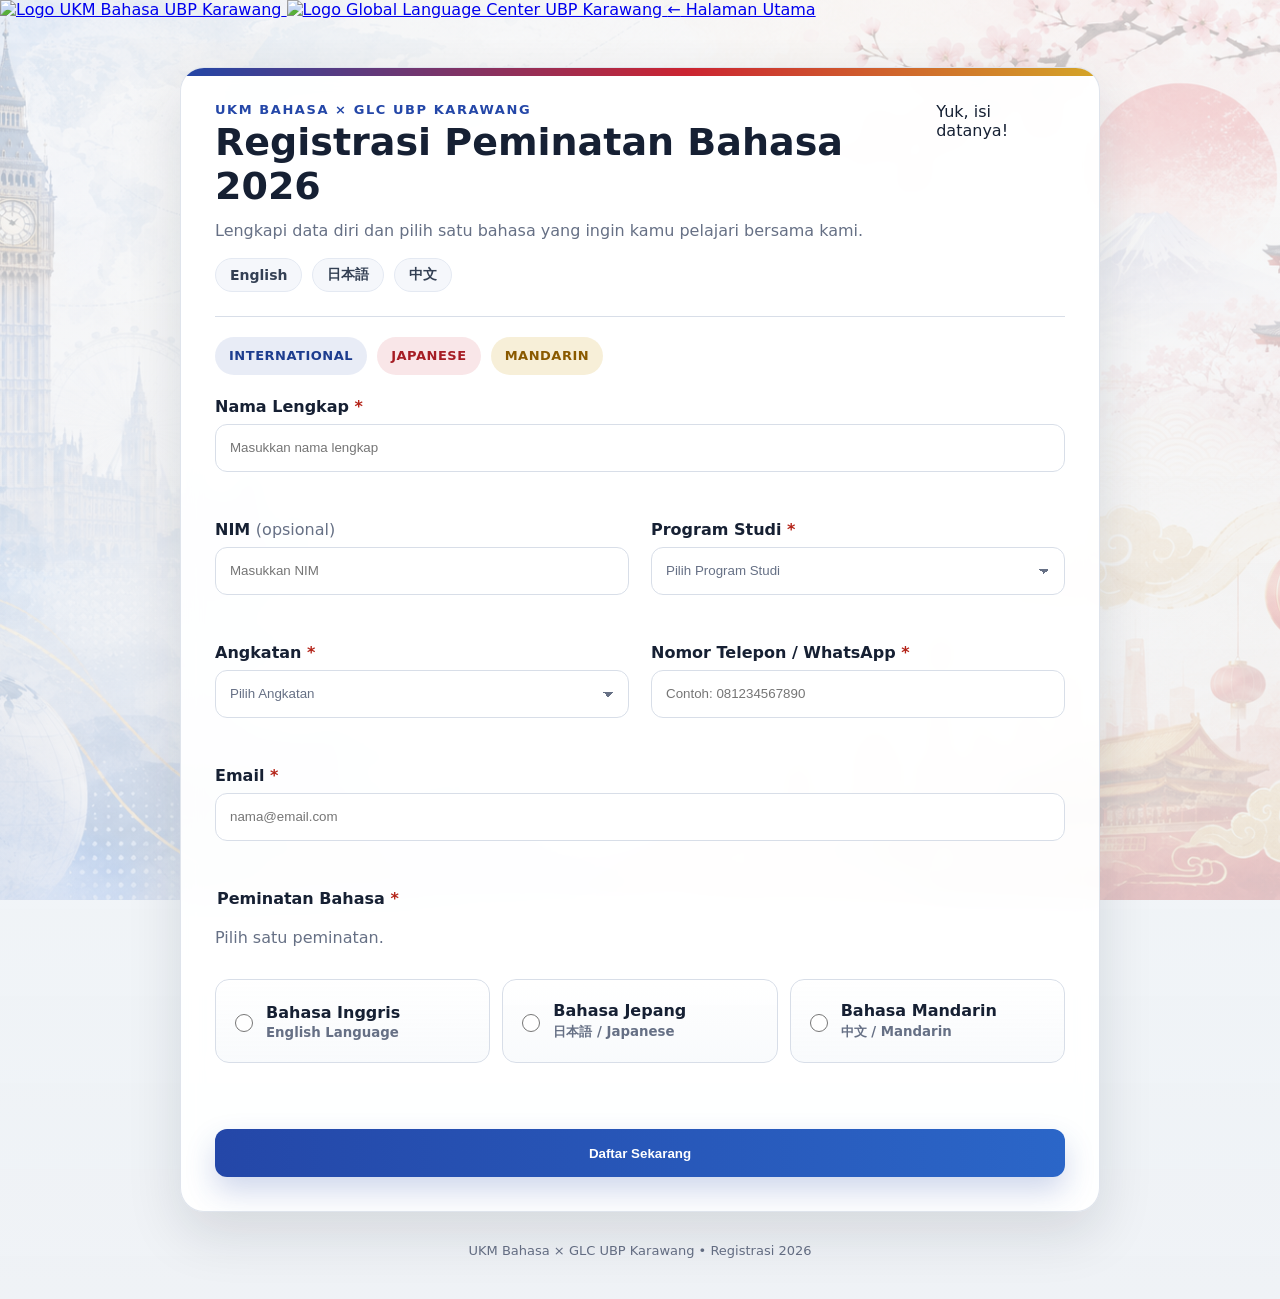
==== registrasi.html @ 729d9a1b "Add files via upload" ====
<!DOCTYPE html>
<html lang="id">
<head>
  <meta charset="UTF-8">
  <meta name="viewport" content="width=device-width, initial-scale=1.0">
  <meta name="description" content="Form Registrasi Peminatan Bahasa UKM Bahasa dan Global Language Center UBP Karawang 2026">
  <meta name="theme-color" content="#173f92">
  <title>Registrasi Peminatan Bahasa | GLC UBP Karawang 2026</title>
  <link rel="stylesheet" href="assets/css/style.css">
</head>
<body>
  <header class="registration-topbar">
    <a class="registration-logo-group" href="index.html" aria-label="Kembali ke halaman utama">
      <img class="registration-logo-ukm" src="assets/images/logo-ukm-bahasa.png" alt="Logo UKM Bahasa UBP Karawang">
      <span aria-hidden="true"></span>
      <img class="registration-logo-glc" src="assets/images/logo-glc-ubp-karawang.png" alt="Logo Global Language Center UBP Karawang">
    </a>
    <a class="home-link" href="index.html"><span aria-hidden="true">←</span> Halaman Utama</a>
  </header>

  <main class="page-shell">
    <section class="registration-card" aria-labelledby="registrationTitle">
      <header class="card-header">
        <div class="header-copy">
          <p class="eyebrow">UKM Bahasa × GLC UBP Karawang</p>
          <h1 id="registrationTitle">Registrasi Peminatan Bahasa 2026</h1>
          <p class="subtitle">
            Lengkapi data diri dan pilih satu bahasa yang ingin kamu pelajari bersama kami.
          </p>

          <div class="culture-tags" aria-label="Pilihan bahasa">
            <span>English</span>
            <span>日本語</span>
            <span>中文</span>
          </div>
        </div>

        <div class="registration-mascot" aria-hidden="true">
          <span>Yuk, isi datanya!</span>
          <img src="assets/images/mitsuka-greeting.png" alt="">
        </div>
      </header>

      <div class="hero-banner" aria-hidden="true">
        <div class="hero-pill hero-pill-blue">International</div>
        <div class="hero-pill hero-pill-red">Japanese</div>
        <div class="hero-pill hero-pill-gold">Mandarin</div>
      </div>

      <form id="registrationForm" novalidate>
        <div class="form-grid">
          <div class="form-group full">
            <label for="nama">Nama Lengkap <span class="required">*</span></label>
            <input
              type="text"
              id="nama"
              name="nama"
              autocomplete="name"
              placeholder="Masukkan nama lengkap"
              required
            >
            <small class="error-text" data-error-for="nama"></small>
          </div>

          <div class="form-group">
            <label for="nim">NIM <span class="optional">(opsional)</span></label>
            <input
              type="text"
              id="nim"
              name="nim"
              inputmode="numeric"
              autocomplete="off"
              placeholder="Masukkan NIM"
            >
            <small class="error-text" data-error-for="nim"></small>
          </div>

          <div class="form-group">
            <label for="prodi">Program Studi <span class="required">*</span></label>
            <select id="prodi" name="prodi" required>
              <option value="" selected disabled>Pilih Program Studi</option>
              <option value="Teknik Informatika">Teknik Informatika</option>
              <option value="Sistem Informasi">Sistem Informasi</option>
              <option value="Ilmu Hukum">Ilmu Hukum</option>
              <option value="Teknik Industri">Teknik Industri</option>
              <option value="Teknik Mesin">Teknik Mesin</option>
              <option value="Manajemen">Manajemen</option>
              <option value="Akuntansi">Akuntansi</option>
              <option value="Pendidikan Guru Sekolah Dasar">Pendidikan Guru Sekolah Dasar</option>
              <option value="Pendidikan Pancasila dan Kewarganegaraan">Pendidikan Pancasila dan Kewarganegaraan</option>
              <option value="Pendidikan Agama Islam">Pendidikan Agama Islam</option>
              <option value="Psikologi">Psikologi</option>
              <option value="Farmasi">Farmasi</option>
            </select>
            <small class="error-text" data-error-for="prodi"></small>
          </div>

          <div class="form-group">
            <label for="angkatan">Angkatan <span class="required">*</span></label>
            <select id="angkatan" name="angkatan" required>
              <option value="" selected disabled>Pilih Angkatan</option>
              <option value="2022">2022</option>
              <option value="2023">2023</option>
              <option value="2024">2024</option>
              <option value="2025">2025</option>
              <option value="2026">2026</option>
            </select>
            <small class="error-text" data-error-for="angkatan"></small>
          </div>

          <div class="form-group">
            <label for="telepon">Nomor Telepon / WhatsApp <span class="required">*</span></label>
            <input
              type="tel"
              id="telepon"
              name="telepon"
              autocomplete="tel"
              placeholder="Contoh: 081234567890"
              required
            >
            <small class="error-text" data-error-for="telepon"></small>
          </div>

          <div class="form-group full">
            <label for="email">Email <span class="required">*</span></label>
            <input
              type="email"
              id="email"
              name="email"
              autocomplete="email"
              placeholder="nama@email.com"
              required
            >
            <div id="campusEmailNote" class="campus-note" hidden>
              Untuk peserta angkatan 2022–2025, mohon menggunakan email kampus apabila tersedia. Ketentuan ini tidak memblokir registrasi.
            </div>
            <small class="error-text" data-error-for="email"></small>
          </div>

          <fieldset class="form-group full language-fieldset">
            <legend>Peminatan Bahasa <span class="required">*</span></legend>
            <p class="helper-text">Pilih satu peminatan.</p>

            <div class="language-options">
              <label class="language-option">
                <input type="radio" name="peminatan" value="Bahasa Inggris">
                <span>
                  <strong>Bahasa Inggris</strong>
                  <small>English Language</small>
                </span>
              </label>

              <label class="language-option">
                <input type="radio" name="peminatan" value="Bahasa Jepang">
                <span>
                  <strong>Bahasa Jepang</strong>
                  <small>日本語 / Japanese</small>
                </span>
              </label>

              <label class="language-option">
                <input type="radio" name="peminatan" value="Bahasa Mandarin">
                <span>
                  <strong>Bahasa Mandarin</strong>
                  <small>中文 / Mandarin</small>
                </span>
              </label>
            </div>

            <small class="error-text" data-error-for="peminatan"></small>
          </fieldset>
        </div>

        <div id="formMessage" class="form-message" role="status" aria-live="polite"></div>

        <button type="submit" id="submitButton" class="primary-button">
          Daftar Sekarang
        </button>
      </form>
    </section>

    <footer class="page-footer">
      <p>UKM Bahasa × GLC UBP Karawang • Registrasi 2026</p>
    </footer>
  </main>

  <div id="successModal" class="modal-backdrop" hidden>
    <div class="modal-card" role="dialog" aria-modal="true" aria-labelledby="successTitle">
      <div class="success-icon">✓</div>
      <h2 id="successTitle">Registrasi Berhasil</h2>
      <p>
        Data registrasi Anda telah berhasil disimpan. Simpan ID registrasi berikut apabila diperlukan.
      </p>

      <dl class="summary-list">
        <div>
          <dt>ID Registrasi</dt>
          <dd id="summaryRegistrationId">-</dd>
        </div>
        <div>
          <dt>Nama</dt>
          <dd id="summaryNama">-</dd>
        </div>
        <div>
          <dt>Angkatan</dt>
          <dd id="summaryAngkatan">-</dd>
        </div>
        <div>
          <dt>Peminatan</dt>
          <dd id="summaryPeminatan">-</dd>
        </div>
      </dl>

      <button type="button" id="closeModalButton" class="secondary-button">Tutup</button>
    </div>
  </div>

  <script src="assets/js/config.js"></script>
  <script src="assets/js/validation.js"></script>
  <script src="assets/js/api.js"></script>
  <script src="assets/js/main.js"></script>
</body>
</html>
---- assets/css/style.css ----
:root {
  --bg: #f4f6f8;
  --surface: rgba(255, 255, 255, 0.94);
  --surface-soft: #f8fafc;
  --text: #162033;
  --muted: #667085;
  --border: #d8dee8;
  --primary: #2447a8;
  --primary-dark: #18357f;
  --danger: #b42318;
  --danger-soft: #fff1f0;
  --success: #067647;
  --success-soft: #ecfdf3;
  --warning: #8a4b08;
  --warning-soft: #fff7e8;
  --shadow: 0 22px 55px rgba(16, 24, 40, 0.12);
}

* {
  box-sizing: border-box;
}

html {
  font-family: Inter, ui-sans-serif, system-ui, -apple-system, BlinkMacSystemFont, "Segoe UI", sans-serif;
  color: var(--text);
  background: var(--bg);
}

body {
  position: relative;
  margin: 0;
  min-height: 100vh;
  overflow-x: hidden;
  background:
    linear-gradient(rgba(247, 249, 252, 0.72), rgba(237, 241, 246, 0.78)),
    url("../images/background-upt-bahasa-cultural.png") center top / cover no-repeat fixed;
}

.bg-decor,
.bg-grid {
  position: fixed;
  inset: auto;
  pointer-events: none;
  z-index: 0;
}

.bg-japan {
  top: 72px;
  left: -120px;
  width: 360px;
  height: 360px;
  border-radius: 50%;
  background:
    radial-gradient(circle at 50% 50%, rgba(193, 18, 31, 0.15) 0 26%, transparent 27%),
    radial-gradient(circle at 40% 40%, rgba(255, 183, 197, 0.42) 0 6px, transparent 7px),
    radial-gradient(circle at 60% 28%, rgba(255, 183, 197, 0.42) 0 7px, transparent 8px),
    radial-gradient(circle at 67% 45%, rgba(255, 183, 197, 0.35) 0 5px, transparent 6px),
    radial-gradient(circle at 30% 65%, rgba(255, 183, 197, 0.3) 0 7px, transparent 8px),
    linear-gradient(180deg, rgba(230, 236, 245, 0.55), rgba(230, 236, 245, 0.02));
  filter: blur(0.2px);
}

.bg-uk {
  top: 110px;
  right: -90px;
  width: 320px;
  height: 240px;
  border-radius: 26px;
  background:
    linear-gradient(0deg, rgba(255,255,255,0.42), rgba(255,255,255,0.42)),
    linear-gradient(90deg, transparent 42%, rgba(20, 52, 153, 0.16) 42% 58%, transparent 58%),
    linear-gradient(transparent 42%, rgba(20, 52, 153, 0.16) 42% 58%, transparent 58%),
    linear-gradient(90deg, transparent 46%, rgba(200, 16, 46, 0.18) 46% 54%, transparent 54%),
    linear-gradient(transparent 46%, rgba(200, 16, 46, 0.18) 46% 54%, transparent 54%);
  transform: rotate(-10deg);
  opacity: 0.95;
}

.bg-mandarin {
  right: 40px;
  bottom: 90px;
  width: 270px;
  height: 270px;
  border-radius: 50%;
  background:
    radial-gradient(circle at 50% 30%, rgba(255, 202, 40, 0.28) 0 16%, transparent 17%),
    radial-gradient(circle at 50% 50%, rgba(176, 0, 32, 0.12) 0 51%, transparent 52%),
    radial-gradient(circle at 50% 75%, rgba(255, 202, 40, 0.22) 0 10%, transparent 11%),
    linear-gradient(180deg, rgba(176, 0, 32, 0.04), rgba(176, 0, 32, 0.16));
  box-shadow:
    inset 0 0 0 2px rgba(255, 202, 40, 0.18),
    0 18px 60px rgba(176, 0, 32, 0.08);
}

.bg-grid {
  inset: 0;
  background-image:
    linear-gradient(rgba(22, 32, 51, 0.03) 1px, transparent 1px),
    linear-gradient(90deg, rgba(22, 32, 51, 0.03) 1px, transparent 1px);
  background-size: 28px 28px;
  mask-image: linear-gradient(180deg, rgba(0,0,0,0.18), transparent 85%);
}

.page-shell {
  position: relative;
  z-index: 1;
  width: min(100% - 32px, 920px);
  margin: 0 auto;
  padding: 48px 0 28px;
}

.registration-card {
  position: relative;
  overflow: hidden;
  background: var(--surface);
  border: 1px solid rgba(216, 222, 232, 0.82);
  border-radius: 24px;
  padding: 34px;
  box-shadow: var(--shadow);
  backdrop-filter: blur(10px);
}

.registration-card::before {
  content: "";
  position: absolute;
  inset: 0 0 auto 0;
  height: 8px;
  background: linear-gradient(90deg, #2246a7 0%, #cb2431 55%, #d4a528 100%);
}

.card-header {
  display: flex;
  gap: 18px;
  align-items: flex-start;
  padding-bottom: 24px;
  margin-bottom: 20px;
  border-bottom: 1px solid var(--border);
}

.brand-mark {
  flex: 0 0 auto;
  width: 62px;
  height: 62px;
  border-radius: 16px;
  display: grid;
  place-items: center;
  background: linear-gradient(135deg, #2447a8, #1d8c8f);
  color: white;
  font-size: 20px;
  font-weight: 800;
  letter-spacing: 0.04em;
  box-shadow: 0 10px 24px rgba(36, 71, 168, 0.25);
}

.header-copy {
  flex: 1 1 auto;
}

.eyebrow {
  margin: 0 0 4px;
  color: var(--primary);
  font-size: 13px;
  font-weight: 800;
  text-transform: uppercase;
  letter-spacing: 0.12em;
}

h1 {
  margin: 0;
  font-size: clamp(26px, 4vw, 38px);
  line-height: 1.15;
}

.subtitle {
  margin: 10px 0 0;
  color: var(--muted);
  line-height: 1.6;
}

.culture-tags {
  display: flex;
  flex-wrap: wrap;
  gap: 10px;
  margin-top: 14px;
}

.culture-tags span {
  display: inline-flex;
  align-items: center;
  min-height: 34px;
  padding: 0 14px;
  border-radius: 999px;
  background: #f5f7fb;
  border: 1px solid #e4e9f2;
  color: #344054;
  font-size: 14px;
  font-weight: 700;
}

.hero-banner {
  display: flex;
  flex-wrap: wrap;
  gap: 10px;
  padding: 0 0 22px;
}

.hero-pill {
  min-height: 38px;
  display: inline-flex;
  align-items: center;
  padding: 0 14px;
  border-radius: 999px;
  font-size: 13px;
  font-weight: 800;
  letter-spacing: 0.04em;
  text-transform: uppercase;
}

.hero-pill-blue {
  color: #1d3d8f;
  background: rgba(36, 71, 168, 0.1);
}

.hero-pill-red {
  color: #a61d24;
  background: rgba(193, 18, 31, 0.1);
}

.hero-pill-gold {
  color: #8a5a00;
  background: rgba(212, 165, 40, 0.18);
}

.form-grid {
  display: grid;
  grid-template-columns: repeat(2, minmax(0, 1fr));
  gap: 22px;
}

.form-group {
  display: flex;
  flex-direction: column;
  gap: 8px;
  min-width: 0;
}

.form-group.full {
  grid-column: 1 / -1;
}

label,
legend {
  font-weight: 700;
}

.required {
  color: var(--danger);
}

.optional {
  font-weight: 500;
  color: var(--muted);
}

input[type="text"],
input[type="number"],
input[type="tel"],
input[type="email"],
select {
  width: 100%;
  min-height: 48px;
  border: 1px solid var(--border);
  border-radius: 12px;
  padding: 0 14px;
  outline: none;
  background: rgba(255, 255, 255, 0.92);
  color: var(--text);
  transition: border-color 0.18s ease, box-shadow 0.18s ease;
}

input:focus,
select:focus {
  border-color: var(--primary);
  box-shadow: 0 0 0 4px rgba(36, 71, 168, 0.1);
}

input[aria-invalid="true"],
select[aria-invalid="true"] {
  border-color: var(--danger);
}

select {
  appearance: none;
  cursor: pointer;
  padding-right: 42px;
  background-image:
    linear-gradient(45deg, transparent 50%, #667085 50%),
    linear-gradient(135deg, #667085 50%, transparent 50%);
  background-position:
    calc(100% - 20px) 21px,
    calc(100% - 15px) 21px;
  background-size: 5px 5px, 5px 5px;
  background-repeat: no-repeat;
}

select:invalid {
  color: var(--muted);
}

select option {
  color: var(--text);
}

.helper-text {
  color: var(--muted);
  line-height: 1.45;
}

.error-text {
  min-height: 18px;
  color: var(--danger);
  font-size: 13px;
}

.campus-note {
  border: 1px solid #f3d39a;
  background: var(--warning-soft);
  color: var(--warning);
  border-radius: 10px;
  padding: 10px 12px;
  font-size: 14px;
  line-height: 1.5;
}

.language-fieldset {
  margin: 0;
  padding: 0;
  border: 0;
}

.language-fieldset legend {
  margin-bottom: 2px;
}

.language-options {
  display: grid;
  grid-template-columns: repeat(3, minmax(0, 1fr));
  gap: 12px;
  margin-top: 6px;
}

.language-option {
  position: relative;
  display: flex;
  gap: 10px;
  align-items: center;
  min-height: 84px;
  padding: 14px;
  border: 1px solid var(--border);
  border-radius: 14px;
  cursor: pointer;
  background:
    linear-gradient(180deg, rgba(255,255,255,0.88), rgba(248,250,252,0.95));
  transition: border-color 0.18s ease, background 0.18s ease, transform 0.18s ease, box-shadow 0.18s ease;
}

.language-option:hover {
  border-color: #9db0df;
  transform: translateY(-1px);
  box-shadow: 0 10px 24px rgba(16, 24, 40, 0.06);
}

.language-option:has(input:checked) {
  border-color: var(--primary);
  background: #eef3ff;
}

.language-option input {
  width: 18px;
  height: 18px;
  accent-color: var(--primary);
}

.language-option span {
  display: grid;
  gap: 3px;
}

.language-option small {
  color: var(--muted);
}

.form-message {
  margin-top: 22px;
  border-radius: 12px;
  padding: 0;
  line-height: 1.5;
}

.form-message.error,
.form-message.success {
  padding: 12px 14px;
}

.form-message.error {
  color: var(--danger);
  background: var(--danger-soft);
}

.form-message.success {
  color: var(--success);
  background: var(--success-soft);
}

.primary-button,
.secondary-button {
  min-height: 48px;
  border: 0;
  border-radius: 12px;
  padding: 0 20px;
  font-weight: 800;
  cursor: pointer;
}

.primary-button {
  width: 100%;
  margin-top: 18px;
  color: white;
  background: linear-gradient(90deg, #2447a8, #2b66c8);
  box-shadow: 0 14px 30px rgba(36, 71, 168, 0.22);
}

.primary-button:hover {
  background: linear-gradient(90deg, #18357f, #2557ad);
}

.primary-button:disabled {
  opacity: 0.7;
  cursor: wait;
}

.secondary-button {
  width: 100%;
  color: var(--primary);
  background: #eef3ff;
}

.page-footer {
  color: var(--muted);
  text-align: center;
  font-size: 13px;
  padding: 18px 0 0;
}

.modal-backdrop {
  position: fixed;
  inset: 0;
  z-index: 50;
  display: grid;
  place-items: center;
  padding: 24px;
  background: rgba(16, 24, 40, 0.58);
}

.modal-backdrop[hidden] {
  display: none;
}

.modal-card {
  width: min(100%, 460px);
  background: white;
  border-radius: 22px;
  padding: 30px;
  box-shadow: var(--shadow);
}

.success-icon {
  width: 54px;
  height: 54px;
  display: grid;
  place-items: center;
  border-radius: 50%;
  margin-bottom: 18px;
  background: var(--success-soft);
  color: var(--success);
  font-size: 28px;
  font-weight: 900;
}

.modal-card h2 {
  margin: 0 0 8px;
}

.modal-card p {
  margin: 0;
  color: var(--muted);
  line-height: 1.6;
}

.summary-list {
  margin: 22px 0;
  border-top: 1px solid var(--border);
  border-bottom: 1px solid var(--border);
}

.summary-list > div {
  display: flex;
  justify-content: space-between;
  gap: 18px;
  padding: 12px 0;
}

.summary-list > div + div {
  border-top: 1px solid var(--border);
}

.summary-list dt {
  color: var(--muted);
}

.summary-list dd {
  margin: 0;
  font-weight: 800;
  text-align: right;
}

@media (max-width: 720px) {
  .page-shell {
    width: min(100% - 20px, 920px);
    padding-top: 20px;
  }

  .registration-card {
    padding: 22px 18px;
    border-radius: 18px;
  }

  .card-header {
    flex-direction: column;
  }

  .form-grid {
    grid-template-columns: 1fr;
  }

  .form-group.full {
    grid-column: auto;
  }

  .language-options {
    grid-template-columns: 1fr;
  }

  .bg-japan,
  .bg-uk,
  .bg-mandarin {
    opacity: 0.6;
    transform: scale(0.8);
  }

  .bg-japan {
    left: -150px;
    top: 10px;
  }

  .bg-uk {
    right: -120px;
    top: 120px;
  }

  .bg-mandarin {
    right: -40px;
    bottom: 40px;
  }
}


/* Background v5: ilustrasi budaya sebagai layer utama. */
.bg-decor,
.bg-grid {
  display: none !important;
}

@media (max-width: 720px) {
  body {
    background:
      linear-gradient(rgba(247, 249, 252, 0.80), rgba(237, 241, 246, 0.84)),
      url("../images/background-upt-bahasa-cultural.png") center top / cover no-repeat;
  }
}
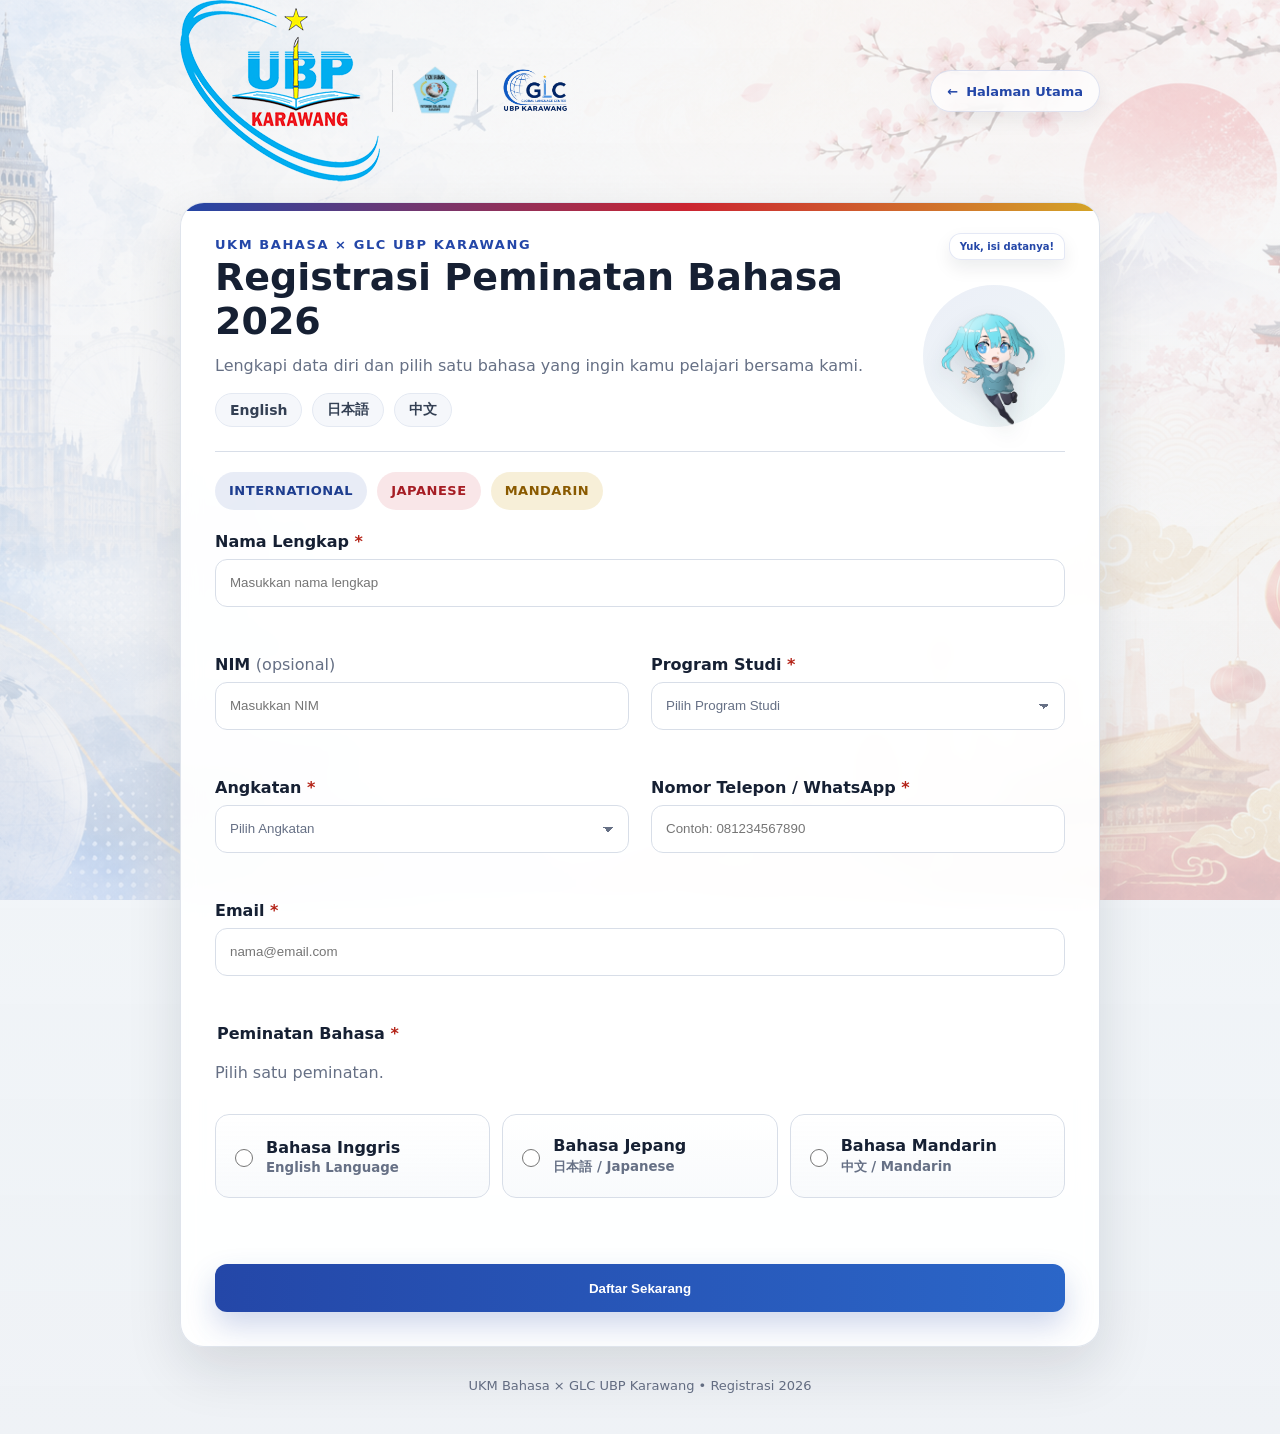
==== commit b88b0caf: "Update registrasi.html" ====
--- a/registrasi.html
+++ b/registrasi.html
@@ -6,11 +6,13 @@
   <meta name="description" content="Form Registrasi Peminatan Bahasa UKM Bahasa dan Global Language Center UBP Karawang 2026">
   <meta name="theme-color" content="#173f92">
   <title>Registrasi Peminatan Bahasa | GLC UBP Karawang 2026</title>
-  <link rel="stylesheet" href="assets/css/style.css">
+  <link rel="stylesheet" href="assets/css/style.css?v=2">
 </head>
 <body>
   <header class="registration-topbar">
-    <a class="registration-logo-group" href="index.html" aria-label="Kembali ke halaman utama">
+    <a class="registration-logo-group" href="index.html" aria-label="Kembali ke halaman utama UBP Karawang">
+      <img class="registration-logo-ubp" src="assets/images/logo-ubp-karawang.png" alt="Logo Universitas Buana Perjuangan Karawang">
+      <span aria-hidden="true"></span>
       <img class="registration-logo-ukm" src="assets/images/logo-ukm-bahasa.png" alt="Logo UKM Bahasa UBP Karawang">
       <span aria-hidden="true"></span>
       <img class="registration-logo-glc" src="assets/images/logo-glc-ubp-karawang.png" alt="Logo Global Language Center UBP Karawang">
--- a/assets/css/style.css
+++ b/assets/css/style.css
@@ -36,6 +36,79 @@
     url("../images/background-upt-bahasa-cultural.png") center top / cover no-repeat fixed;
 }
 
+.registration-topbar {
+  position: relative;
+  z-index: 2;
+  width: min(100% - 32px, 920px);
+  min-height: 92px;
+  margin: 0 auto;
+  display: flex;
+  align-items: center;
+  justify-content: space-between;
+  gap: 24px;
+}
+
+.registration-logo-group {
+  display: inline-flex;
+  align-items: center;
+  gap: 12px;
+  border-radius: 14px;
+}
+
+.registration-logo-group:focus-visible,
+.home-link:focus-visible {
+  outline: 3px solid rgba(36, 71, 168, 0.22);
+  outline-offset: 4px;
+}
+
+.registration-logo-group > span {
+  width: 1px;
+  height: 42px;
+  background: rgba(22, 32, 51, 0.16);
+}
+
+.registration-logo-group img {
+  display: block;
+  width: auto;
+  object-fit: contain;
+}
+
+.registration-logo-ukm {
+  height: 60px;
+}
+
+.registration-logo-glc {
+  height: 51px;
+  max-width: 180px;
+}
+
+.home-link {
+  min-height: 42px;
+  display: inline-flex;
+  align-items: center;
+  gap: 8px;
+  padding: 0 16px;
+  border: 1px solid rgba(36, 71, 168, 0.14);
+  border-radius: 999px;
+  color: var(--primary);
+  background: rgba(255, 255, 255, 0.75);
+  font-size: 13px;
+  font-weight: 800;
+  text-decoration: none;
+  box-shadow: 0 8px 20px rgba(16, 24, 40, 0.06);
+  backdrop-filter: blur(8px);
+  transition: transform 0.18s ease, background 0.18s ease;
+}
+
+.home-link:hover {
+  background: white;
+  transform: translateY(-1px);
+}
+
+.registration-topbar + .page-shell {
+  padding-top: 20px;
+}
+
 .bg-decor,
 .bg-grid {
   position: fixed;
@@ -131,10 +204,75 @@
 .card-header {
   display: flex;
   gap: 18px;
-  align-items: flex-start;
+  align-items: center;
   padding-bottom: 24px;
   margin-bottom: 20px;
   border-bottom: 1px solid var(--border);
+}
+
+/* ==========================================================
+   MASKOT HALAMAN REGISTRASI — DESKTOP / LAPTOP
+   File gambar: assets/images/mitsuka-greeting.png
+
+   --reg-mascot-x: negatif ke kiri, positif ke kanan
+   --reg-mascot-y: negatif ke atas, positif ke bawah
+   ========================================================== */
+.registration-mascot {
+  --reg-mascot-x: 0px;
+  --reg-mascot-y: 0px;
+  position: relative;
+  flex: 0 0 150px;
+  align-self: stretch;
+  min-height: 164px;
+  display: flex;
+  align-items: flex-end;
+  justify-content: center;
+  transform: translate(var(--reg-mascot-x), var(--reg-mascot-y));
+}
+
+/* LINGKARAN BELAKANG MASKOT — ubah width dan height. */
+.registration-mascot::before {
+  content: "";
+  position: absolute;
+  right: 0;
+  bottom: 0;
+  width: 142px;
+  height: 142px;
+  border-radius: 50%;
+  background: linear-gradient(145deg, rgba(36, 71, 168, 0.09), rgba(29, 140, 143, 0.07));
+}
+
+/* UKURAN GAMBAR MASKOT — ubah width dan max-height. */
+.registration-mascot img {
+  position: relative;
+  z-index: 1;
+  width: 118px;
+  max-height: 156px;
+  object-fit: contain;
+  object-position: center bottom;
+  filter: drop-shadow(0 10px 10px rgba(22, 32, 51, 0.15));
+  animation: registrationMascotFloat 3.8s ease-in-out infinite;
+}
+
+/* BALON TEKS MASKOT — ubah top dan right untuk posisinya. */
+.registration-mascot span {
+  position: absolute;
+  top: -4px;
+  right: 0;
+  z-index: 2;
+  padding: 7px 10px;
+  border: 1px solid rgba(36, 71, 168, 0.12);
+  border-radius: 12px 12px 3px 12px;
+  color: var(--primary);
+  background: rgba(255, 255, 255, 0.93);
+  font-size: 10px;
+  font-weight: 800;
+  box-shadow: 0 8px 18px rgba(16, 24, 40, 0.08);
+}
+
+@keyframes registrationMascotFloat {
+  0%, 100% { transform: translateY(0) rotate(-0.4deg); }
+  50% { transform: translateY(-6px) rotate(0.6deg); }
 }
 
 .brand-mark {
@@ -525,9 +663,42 @@
 }
 
 @media (max-width: 720px) {
+  .registration-topbar {
+    width: min(100% - 20px, 920px);
+    min-height: 76px;
+    gap: 12px;
+  }
+
+  .registration-logo-group {
+    gap: 7px;
+  }
+
+  .registration-logo-group > span {
+    height: 32px;
+  }
+
+  .registration-logo-ukm {
+    height: 47px;
+  }
+
+  .registration-logo-glc {
+    height: 36px;
+    max-width: 112px;
+  }
+
+  .home-link {
+    min-height: 38px;
+    padding: 0 12px;
+    font-size: 0;
+  }
+
+  .home-link span {
+    font-size: 20px;
+  }
+
   .page-shell {
     width: min(100% - 20px, 920px);
-    padding-top: 20px;
+    padding-top: 10px;
   }
 
   .registration-card {
@@ -536,7 +707,48 @@
   }
 
   .card-header {
-    flex-direction: column;
+    position: relative;
+    display: block;
+    padding-right: 0;
+  }
+
+  /* ========================================================
+     MASKOT REGISTRASI — TABLET / MOBILE (431px–720px)
+     right makin besar  = geser ke kiri
+     bottom makin besar = geser ke atas
+     ======================================================== */
+  .registration-mascot {
+    --reg-mascot-x: 0px;
+    --reg-mascot-y: 0px;
+    position: absolute;
+    right: -4px;
+    bottom: 4px;
+    width: 96px;
+    min-height: 122px;
+    pointer-events: none;
+    opacity: 1;
+  }
+
+  .registration-mascot::before {
+    width: 94px;
+    height: 94px;
+  }
+
+  .registration-mascot img {
+    width: 78px;
+    max-height: 114px;
+  }
+
+  .registration-mascot span {
+    display: none;
+  }
+
+  .card-header .header-copy {
+    padding-right: 104px;
+  }
+
+  .culture-tags {
+    padding-right: 0;
   }
 
   .form-grid {
@@ -574,6 +786,72 @@
   }
 }
 
+@media (max-width: 430px) {
+  .registration-logo-group > span {
+    display: none;
+  }
+
+  .registration-logo-glc {
+    max-width: 96px;
+  }
+
+  /* ========================================================
+     MASKOT REGISTRASI — HP KECIL (maksimal 430px)
+     Maskot menjadi baris sendiri agar tidak menutupi judul.
+
+     --reg-mascot-x: negatif ke kiri, positif ke kanan
+     --reg-mascot-y: negatif ke atas, positif ke bawah
+     ======================================================== */
+  .registration-mascot {
+    --reg-mascot-x: 0px;
+    --reg-mascot-y: 0px;
+    position: relative;
+    right: auto;
+    bottom: auto;
+    width: 100%;
+    min-height: 112px;
+    display: flex;
+    align-self: auto;
+    align-items: flex-end;
+    justify-content: flex-end;
+    margin-top: 8px;
+    opacity: 1;
+  }
+
+  .registration-mascot::before {
+    right: 0;
+    bottom: 0;
+    width: 106px;
+    height: 106px;
+  }
+
+  .registration-mascot img {
+    width: 88px;
+    max-height: 110px;
+  }
+
+  .registration-mascot span {
+    top: 24px;
+    right: 104px;
+    display: block;
+    white-space: nowrap;
+  }
+
+  .card-header .header-copy {
+    padding-right: 0;
+  }
+}
+
+@media (prefers-reduced-motion: reduce) {
+  *,
+  *::before,
+  *::after {
+    animation-duration: 0.01ms !important;
+    animation-iteration-count: 1 !important;
+    transition-duration: 0.01ms !important;
+  }
+}
+
 
 /* Background v5: ilustrasi budaya sebagai layer utama. */
 .bg-decor,
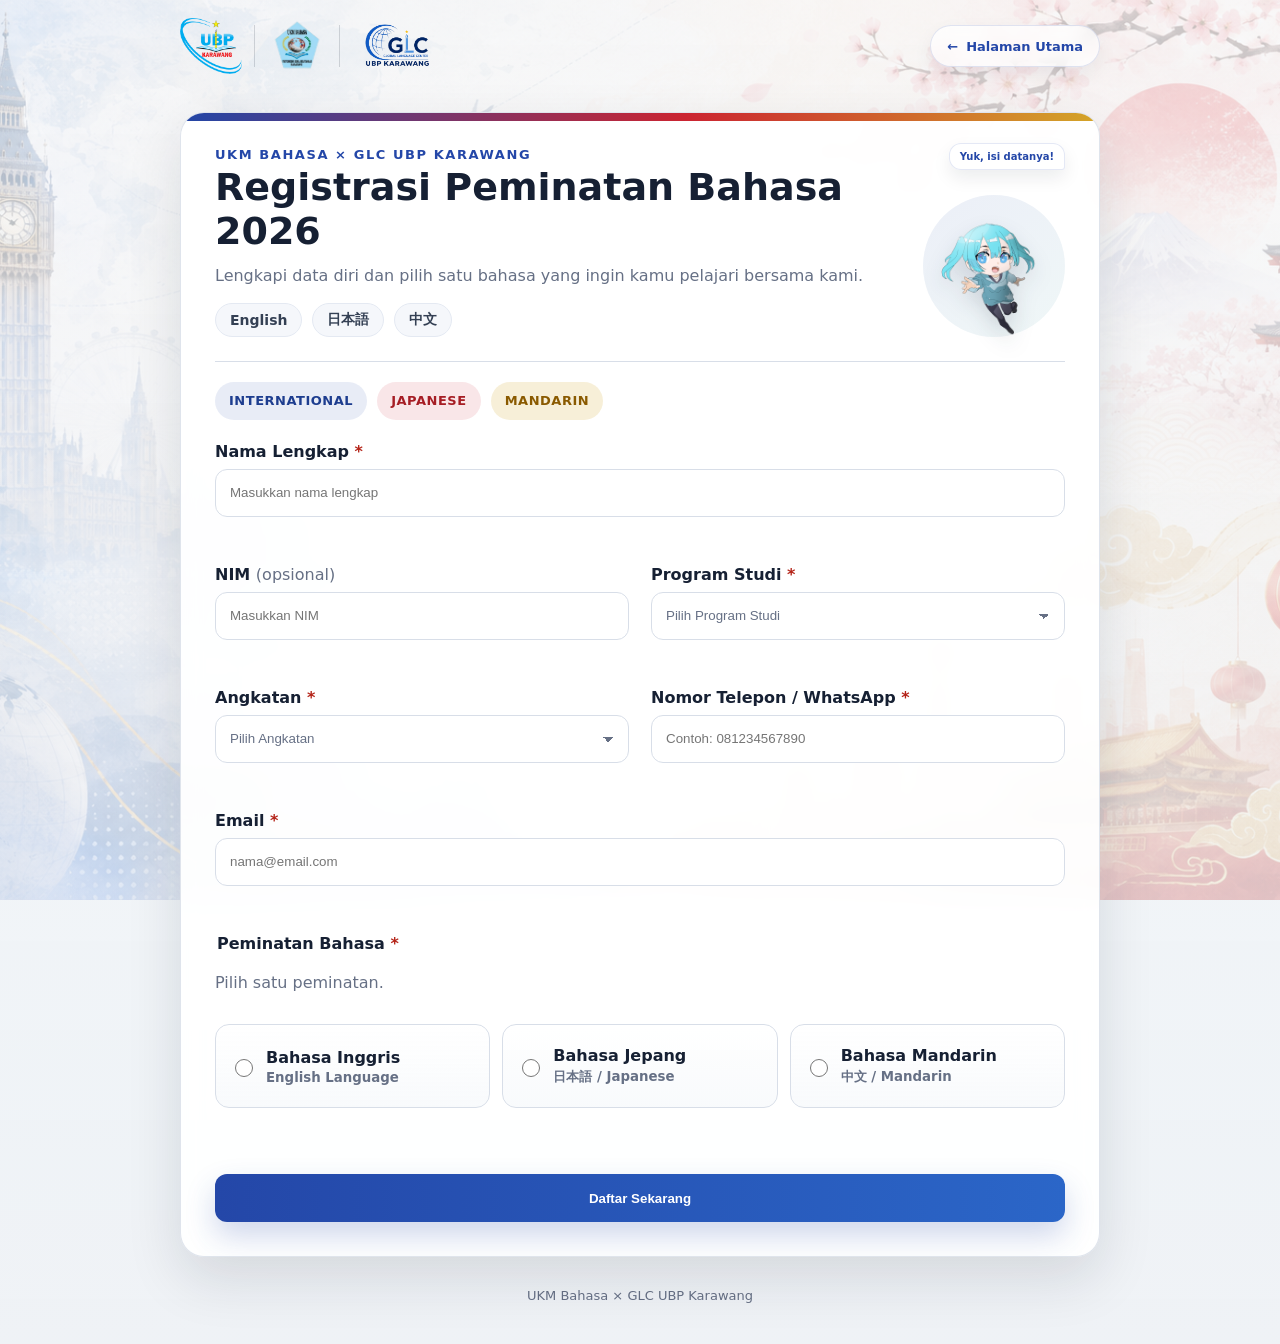
==== commit 0cbd212f: "Update registrasi.html" ====
--- a/registrasi.html
+++ b/registrasi.html
@@ -6,7 +6,7 @@
   <meta name="description" content="Form Registrasi Peminatan Bahasa UKM Bahasa dan Global Language Center UBP Karawang 2026">
   <meta name="theme-color" content="#173f92">
   <title>Registrasi Peminatan Bahasa | GLC UBP Karawang 2026</title>
-  <link rel="stylesheet" href="assets/css/style.css?v=2">
+  <link rel="stylesheet" href="assets/css/style.css?v=3">
 </head>
 <body>
   <header class="registration-topbar">
@@ -182,7 +182,7 @@
     </section>
 
     <footer class="page-footer">
-      <p>UKM Bahasa × GLC UBP Karawang • Registrasi 2026</p>
+      <p>UKM Bahasa × GLC UBP Karawang</p>
     </footer>
   </main>
 
--- a/assets/css/style.css
+++ b/assets/css/style.css
@@ -73,6 +73,11 @@
   object-fit: contain;
 }
 
+.registration-logo-ubp {
+  height: 56px;
+  max-width: 78px;
+}
+
 .registration-logo-ukm {
   height: 60px;
 }
@@ -677,6 +682,11 @@
     height: 32px;
   }
 
+  .registration-logo-ubp {
+    height: 43px;
+    max-width: 60px;
+  }
+
   .registration-logo-ukm {
     height: 47px;
   }
@@ -791,8 +801,18 @@
     display: none;
   }
 
+  .registration-logo-ubp {
+    height: 37px;
+    max-width: 52px;
+  }
+
+  .registration-logo-ukm {
+    height: 43px;
+  }
+
   .registration-logo-glc {
-    max-width: 96px;
+    height: 33px;
+    max-width: 92px;
   }
 
   /* ========================================================
@@ -842,6 +862,26 @@
   }
 }
 
+@media (max-width: 360px) {
+  .registration-logo-group {
+    gap: 5px;
+  }
+
+  .registration-logo-ubp {
+    height: 33px;
+    max-width: 46px;
+  }
+
+  .registration-logo-ukm {
+    height: 39px;
+  }
+
+  .registration-logo-glc {
+    height: 30px;
+    max-width: 84px;
+  }
+}
+
 @media (prefers-reduced-motion: reduce) {
   *,
   *::before,
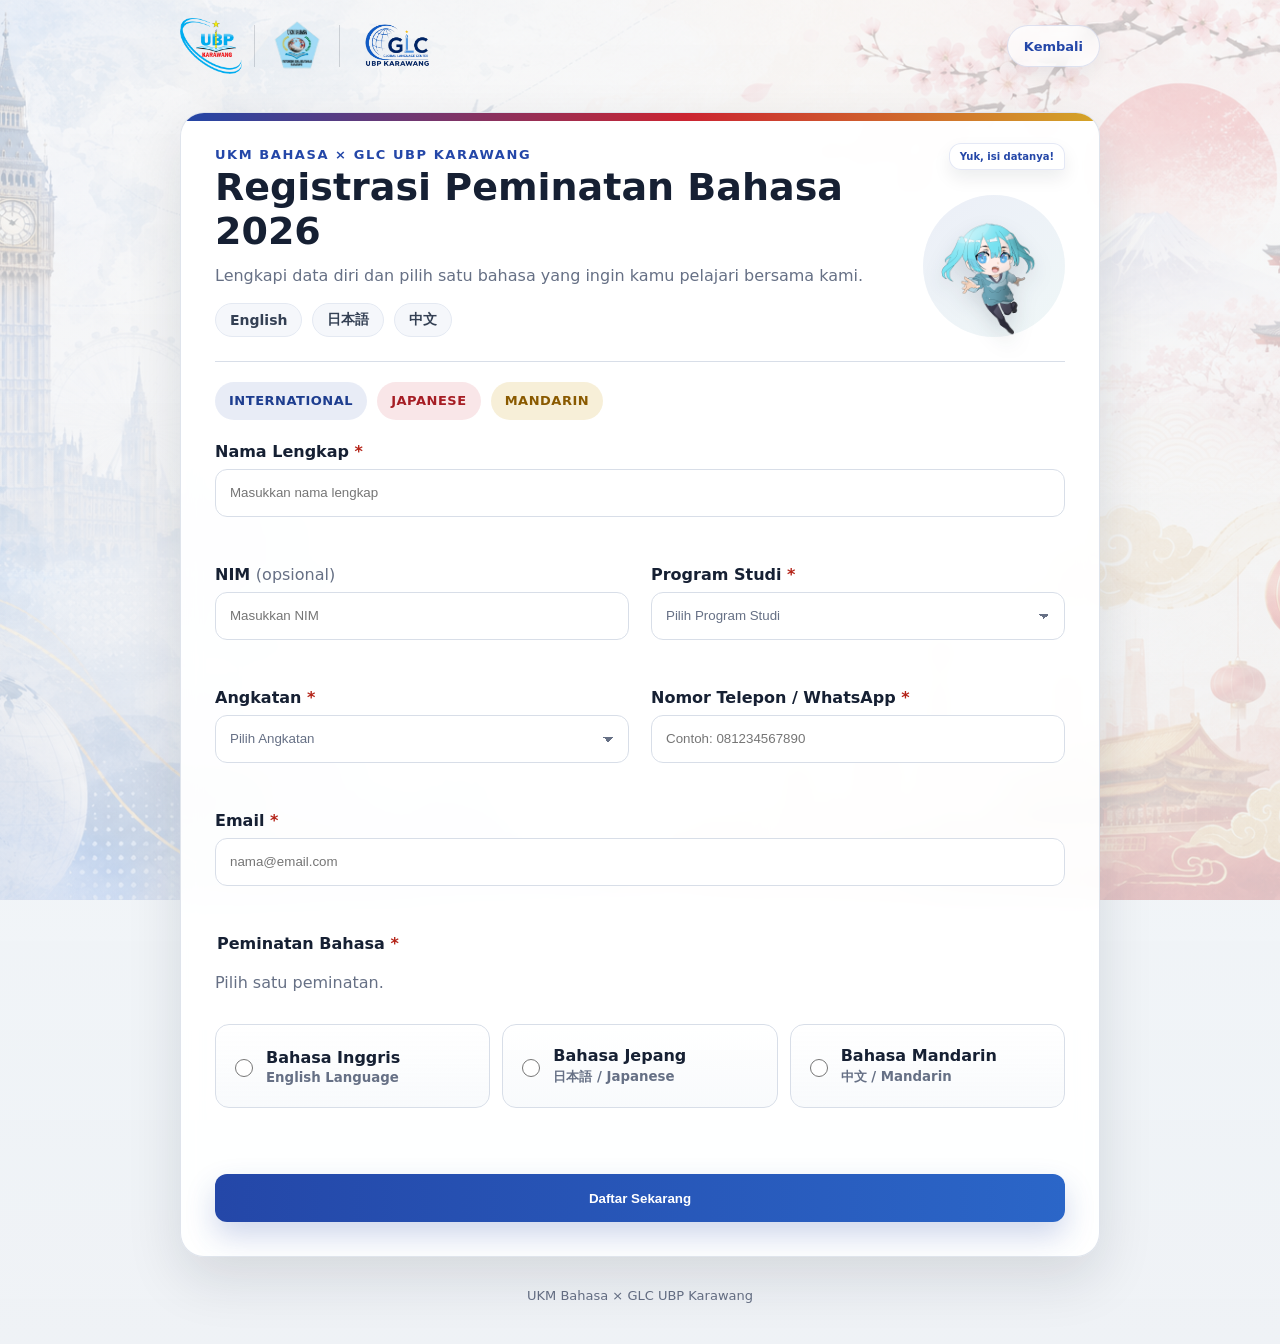
==== commit 78b2204a: "Update registrasi.html" ====
--- a/registrasi.html
+++ b/registrasi.html
@@ -6,7 +6,7 @@
   <meta name="description" content="Form Registrasi Peminatan Bahasa UKM Bahasa dan Global Language Center UBP Karawang 2026">
   <meta name="theme-color" content="#173f92">
   <title>Registrasi Peminatan Bahasa | GLC UBP Karawang 2026</title>
-  <link rel="stylesheet" href="assets/css/style.css?v=3">
+  <link rel="stylesheet" href="assets/css/style.css?v=5">
 </head>
 <body>
   <header class="registration-topbar">
@@ -17,7 +17,7 @@
       <span aria-hidden="true"></span>
       <img class="registration-logo-glc" src="assets/images/logo-glc-ubp-karawang.png" alt="Logo Global Language Center UBP Karawang">
     </a>
-    <a class="home-link" href="index.html"><span aria-hidden="true">←</span> Halaman Utama</a>
+    <a class="home-link" href="index.html">Kembali</a>
   </header>
 
   <main class="page-shell">
--- a/assets/css/style.css
+++ b/assets/css/style.css
@@ -225,6 +225,18 @@
 .registration-mascot {
   --reg-mascot-x: 0px;
   --reg-mascot-y: 0px;
+
+  /* ========================================================
+     SETTING MANUAL POSISI GAMBAR MITSUKA DI DALAM LINGKARAN
+
+     --reg-image-x: negatif = geser kiri, positif = geser kanan
+     --reg-image-y: negatif = geser atas, positif = geser bawah
+
+     Contoh: --reg-image-x: -10px; berarti geser 10px ke kiri.
+     Variabel ini hanya menggeser gambar, bukan lingkaran/balon.
+     ======================================================== */
+  --reg-image-x: 0px;
+  --reg-image-y: -5px;
   position: relative;
   flex: 0 0 150px;
   align-self: stretch;
@@ -276,8 +288,15 @@
 }
 
 @keyframes registrationMascotFloat {
-  0%, 100% { transform: translateY(0) rotate(-0.4deg); }
-  50% { transform: translateY(-6px) rotate(0.6deg); }
+  0%, 100% {
+    transform: translate(var(--reg-image-x), var(--reg-image-y)) rotate(-0.4deg);
+  }
+  50% {
+    transform: translate(
+      var(--reg-image-x),
+      calc(var(--reg-image-y) - 6px)
+    ) rotate(0.6deg);
+  }
 }
 
 .brand-mark {
@@ -672,10 +691,17 @@
     width: min(100% - 20px, 920px);
     min-height: 76px;
     gap: 12px;
+    padding-block: 7px;
   }
 
   .registration-logo-group {
     gap: 7px;
+    min-width: 0;
+    flex-shrink: 1;
+  }
+
+  .registration-logo-group img {
+    flex: 0 0 auto;
   }
 
   .registration-logo-group > span {
@@ -708,7 +734,7 @@
 
   .page-shell {
     width: min(100% - 20px, 920px);
-    padding-top: 10px;
+    padding: 10px 0 max(26px, env(safe-area-inset-bottom));
   }
 
   .registration-card {
@@ -720,6 +746,8 @@
     position: relative;
     display: block;
     padding-right: 0;
+    padding-bottom: 20px;
+    margin-bottom: 18px;
   }
 
   /* ========================================================
@@ -763,6 +791,7 @@
 
   .form-grid {
     grid-template-columns: 1fr;
+    gap: 18px;
   }
 
   .form-group.full {
@@ -771,6 +800,24 @@
 
   .language-options {
     grid-template-columns: 1fr;
+    gap: 10px;
+  }
+
+  input[type="text"],
+  input[type="number"],
+  input[type="tel"],
+  input[type="email"],
+  select {
+    min-height: 50px;
+    font-size: 16px;
+  }
+
+  .language-option {
+    min-height: 74px;
+  }
+
+  .primary-button {
+    min-height: 52px;
   }
 
   .bg-japan,
@@ -797,6 +844,16 @@
 }
 
 @media (max-width: 430px) {
+  .registration-topbar {
+    width: min(100% - 16px, 920px);
+    min-height: 68px;
+    gap: 7px;
+  }
+
+  .registration-logo-group {
+    gap: 5px;
+  }
+
   .registration-logo-group > span {
     display: none;
   }
@@ -811,8 +868,132 @@
   }
 
   .registration-logo-glc {
-    height: 33px;
-    max-width: 92px;
+    height: 30px;
+    max-width: 82px;
+  }
+
+  .home-link {
+    min-width: 38px;
+    min-height: 38px;
+    justify-content: center;
+    padding: 0;
+  }
+
+  .page-shell {
+    width: min(100% - 16px, 920px);
+    padding-top: 8px;
+  }
+
+  .registration-card {
+    padding: 20px 15px 18px;
+    border-radius: 17px;
+  }
+
+  .registration-card::before {
+    height: 6px;
+  }
+
+  .eyebrow {
+    margin-bottom: 6px;
+    font-size: 10px;
+    line-height: 1.45;
+    letter-spacing: 0.09em;
+  }
+
+  h1 {
+    font-size: clamp(24px, 7.5vw, 30px);
+    line-height: 1.18;
+  }
+
+  .subtitle {
+    margin-top: 8px;
+    font-size: 14px;
+    line-height: 1.55;
+  }
+
+  .culture-tags {
+    display: grid;
+    grid-template-columns: repeat(3, minmax(0, 1fr));
+    gap: 6px;
+    margin-top: 12px;
+  }
+
+  .culture-tags span {
+    min-height: 31px;
+    justify-content: center;
+    padding: 0 6px;
+    font-size: 12px;
+  }
+
+  .hero-banner {
+    display: grid;
+    grid-template-columns: repeat(3, minmax(0, 1fr));
+    gap: 6px;
+    padding-bottom: 18px;
+  }
+
+  .hero-pill {
+    min-width: 0;
+    min-height: 34px;
+    justify-content: center;
+    padding: 0 5px;
+    font-size: 10px;
+    letter-spacing: 0.025em;
+  }
+
+  .form-grid {
+    gap: 16px;
+  }
+
+  .form-group {
+    gap: 7px;
+  }
+
+  label,
+  legend {
+    font-size: 14px;
+  }
+
+  input[type="text"],
+  input[type="number"],
+  input[type="tel"],
+  input[type="email"],
+  select {
+    padding-inline: 12px;
+    border-radius: 11px;
+  }
+
+  .language-option {
+    min-height: 70px;
+    padding: 12px;
+  }
+
+  .campus-note {
+    padding: 9px 10px;
+    font-size: 13px;
+  }
+
+  .modal-backdrop {
+    padding: 14px;
+  }
+
+  .modal-card {
+    padding: 23px 18px;
+    border-radius: 18px;
+  }
+
+  .summary-list > div {
+    gap: 12px;
+  }
+
+  .summary-list dd {
+    max-width: 62%;
+    overflow-wrap: anywhere;
+  }
+
+  .page-footer {
+    padding-top: 14px;
+    font-size: 12px;
   }
 
   /* ========================================================
@@ -825,11 +1006,18 @@
   .registration-mascot {
     --reg-mascot-x: 0px;
     --reg-mascot-y: 0px;
+
+    /*
+     * POSISI MITSUKA KHUSUS HP:
+     * Ubah dua angka ini kalau mau mengatur posisinya lagi.
+     */
+    --reg-image-x: -12px;
+    --reg-image-y: 0px;
     position: relative;
     right: auto;
     bottom: auto;
     width: 100%;
-    min-height: 112px;
+    min-height: 100px;
     display: flex;
     align-self: auto;
     align-items: flex-end;
@@ -841,18 +1029,18 @@
   .registration-mascot::before {
     right: 0;
     bottom: 0;
-    width: 106px;
-    height: 106px;
+    width: 94px;
+    height: 94px;
   }
 
   .registration-mascot img {
-    width: 88px;
-    max-height: 110px;
+    width: 79px;
+    max-height: 98px;
   }
 
   .registration-mascot span {
-    top: 24px;
-    right: 104px;
+    top: 20px;
+    right: 92px;
     display: block;
     white-space: nowrap;
   }
@@ -868,17 +1056,21 @@
   }
 
   .registration-logo-ubp {
-    height: 33px;
-    max-width: 46px;
+    height: 31px;
+    max-width: 43px;
   }
 
   .registration-logo-ukm {
-    height: 39px;
+    height: 36px;
   }
 
   .registration-logo-glc {
-    height: 30px;
-    max-width: 84px;
+    height: 27px;
+    max-width: 73px;
+  }
+
+  .hero-pill {
+    font-size: 9px;
   }
 }
 
@@ -893,7 +1085,7 @@
 }
 
 
-/* Background v5: ilustrasi budaya sebagai layer utama. */
+/* Ilustrasi lama disembunyikan karena background sekarang memakai aset gambar. */
 .bg-decor,
 .bg-grid {
   display: none !important;
@@ -901,8 +1093,30 @@
 
 @media (max-width: 720px) {
   body {
+    background: #eef3f8;
+    overscroll-behavior-y: none;
+  }
+
+  /*
+   * Background portrait khusus registrasi.
+   * 100lvh menjaga ukurannya stabil saat address bar HP muncul atau menghilang.
+   */
+  body::before {
+    content: "";
+    position: fixed;
+    top: 0;
+    left: 0;
+    width: 100vw;
+    height: 100vh;
+    height: 100lvh;
+    z-index: 0;
+    pointer-events: none;
     background:
-      linear-gradient(rgba(247, 249, 252, 0.80), rgba(237, 241, 246, 0.84)),
-      url("../images/background-upt-bahasa-cultural.png") center top / cover no-repeat;
-  }
-}
+      url("../images/background-registrasi-mobile.webp") center / 100% 100% no-repeat;
+    opacity: 0.44;
+  }
+
+  .registration-card {
+    background: rgba(255, 255, 255, 0.94);
+  }
+}
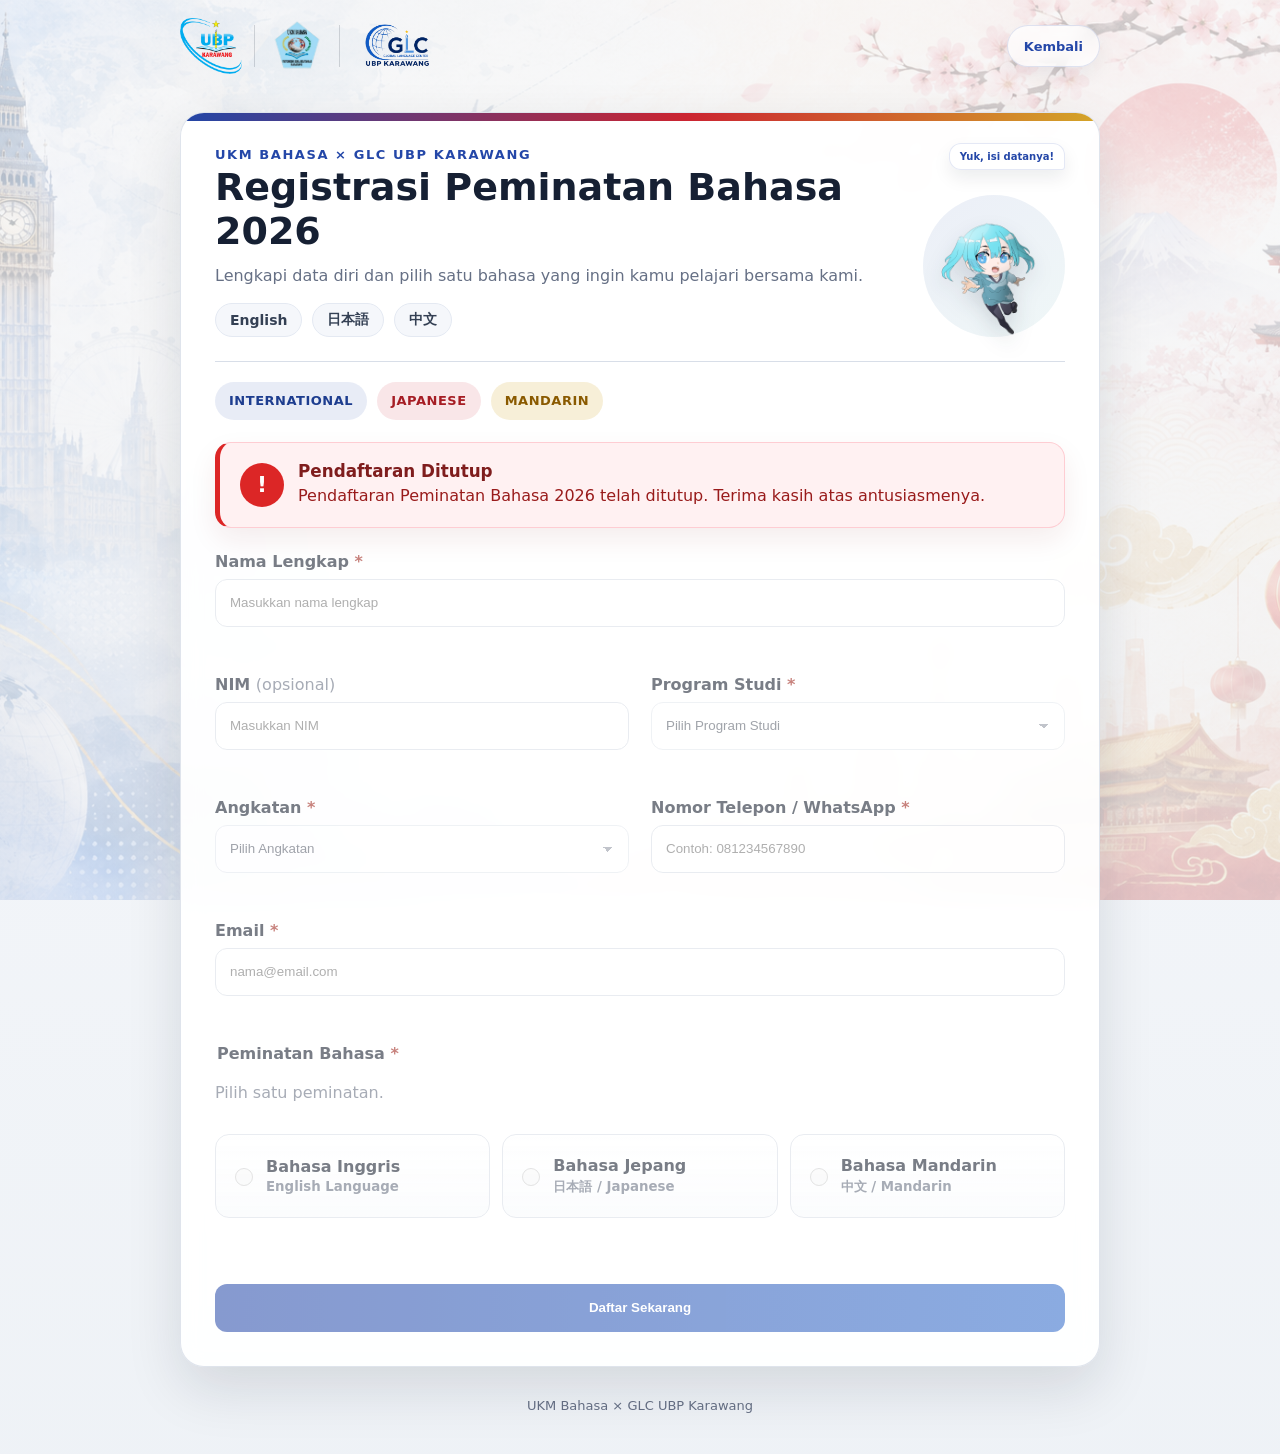
==== commit a95fa5ce: "Update registrasi.html" ====
--- a/registrasi.html
+++ b/registrasi.html
@@ -221,5 +221,6 @@
   <script src="assets/js/validation.js"></script>
   <script src="assets/js/api.js"></script>
   <script src="assets/js/main.js"></script>
+  <script src="assets/js/registration-lock.js"></script>
 </body>
 </html>
--- a/assets/css/style.css
+++ b/assets/css/style.css
@@ -236,7 +236,7 @@
      Variabel ini hanya menggeser gambar, bukan lingkaran/balon.
      ======================================================== */
   --reg-image-x: 0px;
-  --reg-image-y: -5px;
+  --reg-image-y: 0px;
   position: relative;
   flex: 0 0 150px;
   align-self: stretch;
@@ -725,11 +725,8 @@
   .home-link {
     min-height: 38px;
     padding: 0 12px;
-    font-size: 0;
-  }
-
-  .home-link span {
-    font-size: 20px;
+    font-size: 12px;
+    white-space: nowrap;
   }
 
   .page-shell {
@@ -873,10 +870,10 @@
   }
 
   .home-link {
-    min-width: 38px;
+    min-width: auto;
     min-height: 38px;
     justify-content: center;
-    padding: 0;
+    padding: 0 11px;
   }
 
   .page-shell {
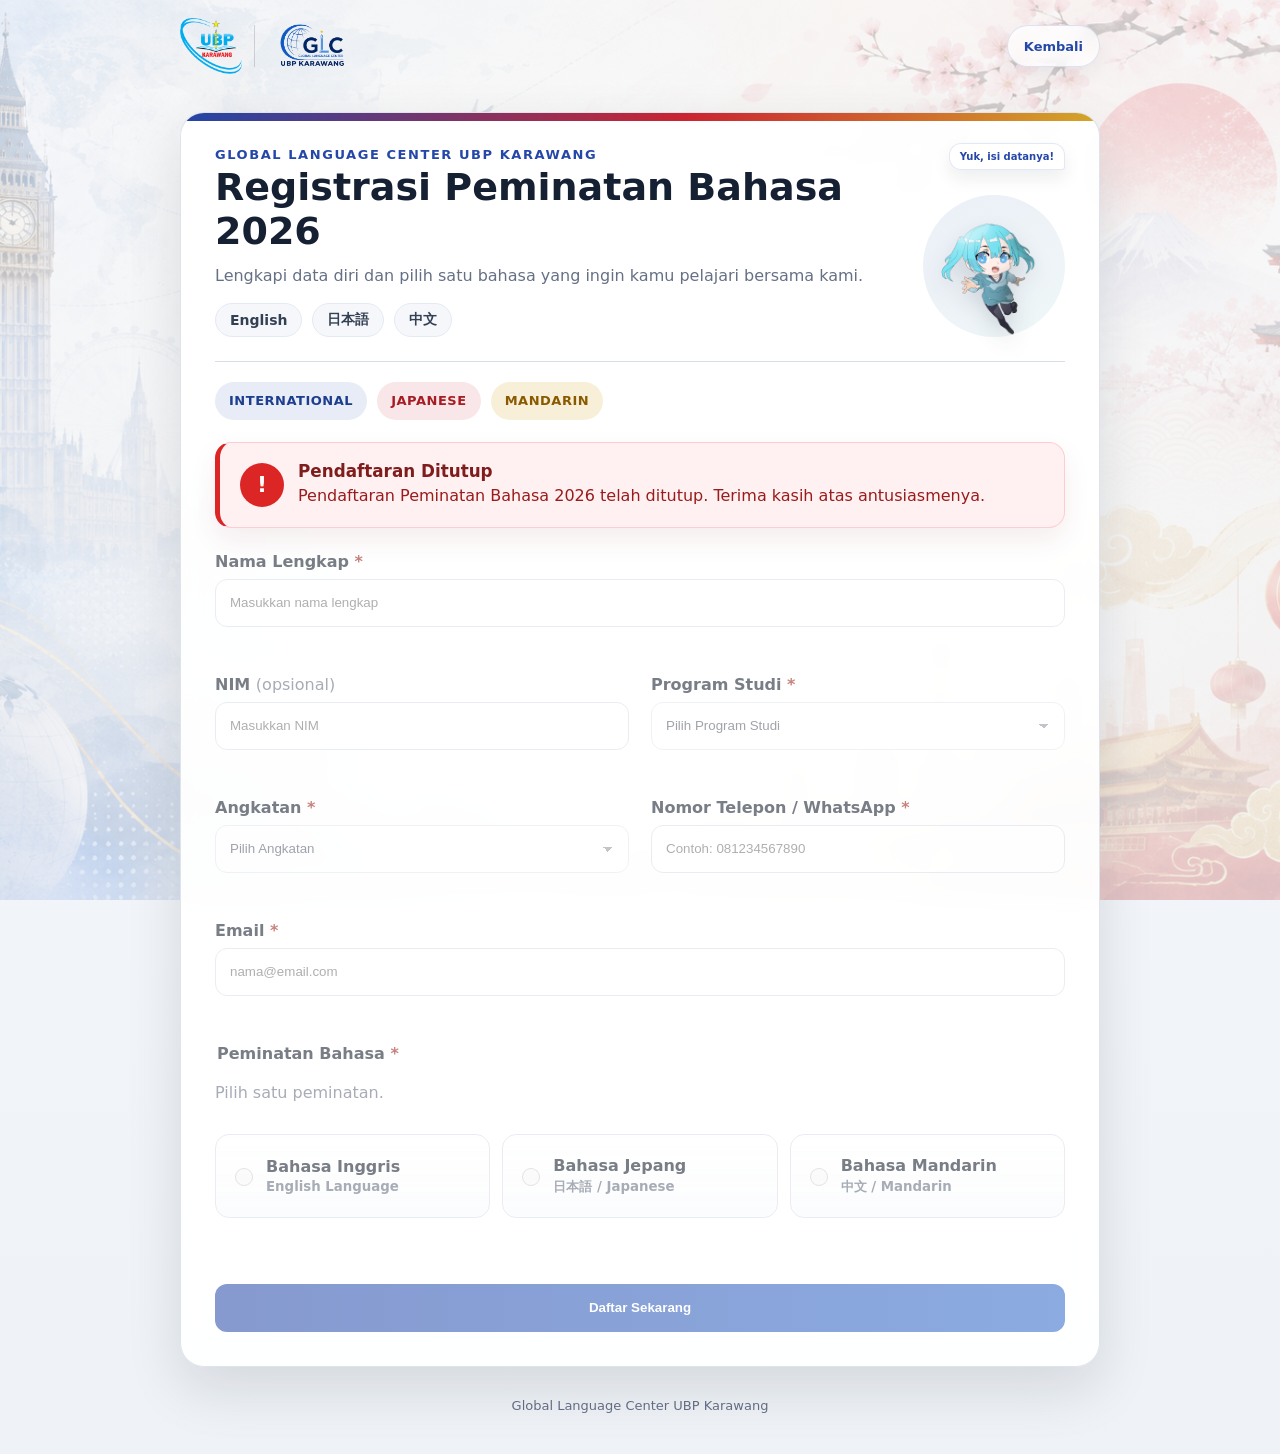
==== commit 0598c049: "Update registrasi.html" ====
--- a/registrasi.html
+++ b/registrasi.html
@@ -3,31 +3,63 @@
 <head>
   <meta charset="UTF-8">
   <meta name="viewport" content="width=device-width, initial-scale=1.0">
-  <meta name="description" content="Form Registrasi Peminatan Bahasa UKM Bahasa dan Global Language Center UBP Karawang 2026">
+
+  <meta
+    name="description"
+    content="Form Registrasi Peminatan Bahasa Global Language Center UBP Karawang 2026"
+  >
+
   <meta name="theme-color" content="#173f92">
-  <title>Registrasi Peminatan Bahasa | GLC UBP Karawang 2026</title>
+
+  <title>
+    Registrasi Peminatan Bahasa | GLC UBP Karawang 2026
+  </title>
+
   <link rel="stylesheet" href="assets/css/style.css?v=5">
 </head>
 <body>
   <header class="registration-topbar">
-    <a class="registration-logo-group" href="index.html" aria-label="Kembali ke halaman utama UBP Karawang">
-      <img class="registration-logo-ubp" src="assets/images/logo-ubp-karawang.png" alt="Logo Universitas Buana Perjuangan Karawang">
+    <a
+      class="registration-logo-group"
+      href="index.html"
+      aria-label="Kembali ke halaman utama UBP Karawang"
+    >
+      <img
+        class="registration-logo-ubp"
+        src="assets/images/logo-ubp-karawang.png"
+        alt="Logo Universitas Buana Perjuangan Karawang"
+      >
+
       <span aria-hidden="true"></span>
-      <img class="registration-logo-ukm" src="assets/images/logo-ukm-bahasa.png" alt="Logo UKM Bahasa UBP Karawang">
-      <span aria-hidden="true"></span>
-      <img class="registration-logo-glc" src="assets/images/logo-glc-ubp-karawang.png" alt="Logo Global Language Center UBP Karawang">
+
+      <img
+        class="registration-logo-glc"
+        src="assets/images/logo-glc-ubp-karawang.png"
+        alt="Logo Global Language Center UBP Karawang"
+      >
     </a>
+
     <a class="home-link" href="index.html">Kembali</a>
   </header>
 
   <main class="page-shell">
-    <section class="registration-card" aria-labelledby="registrationTitle">
+    <section
+      class="registration-card"
+      aria-labelledby="registrationTitle"
+    >
       <header class="card-header">
         <div class="header-copy">
-          <p class="eyebrow">UKM Bahasa × GLC UBP Karawang</p>
-          <h1 id="registrationTitle">Registrasi Peminatan Bahasa 2026</h1>
+          <p class="eyebrow">
+            Global Language Center UBP Karawang
+          </p>
+
+          <h1 id="registrationTitle">
+            Registrasi Peminatan Bahasa 2026
+          </h1>
+
           <p class="subtitle">
-            Lengkapi data diri dan pilih satu bahasa yang ingin kamu pelajari bersama kami.
+            Lengkapi data diri dan pilih satu bahasa yang
+            ingin kamu pelajari bersama kami.
           </p>
 
           <div class="culture-tags" aria-label="Pilihan bahasa">
@@ -39,20 +71,36 @@
 
         <div class="registration-mascot" aria-hidden="true">
           <span>Yuk, isi datanya!</span>
-          <img src="assets/images/mitsuka-greeting.png" alt="">
+
+          <img
+            src="assets/images/mitsuka-greeting.png"
+            alt=""
+          >
         </div>
       </header>
 
       <div class="hero-banner" aria-hidden="true">
-        <div class="hero-pill hero-pill-blue">International</div>
-        <div class="hero-pill hero-pill-red">Japanese</div>
-        <div class="hero-pill hero-pill-gold">Mandarin</div>
+        <div class="hero-pill hero-pill-blue">
+          International
+        </div>
+
+        <div class="hero-pill hero-pill-red">
+          Japanese
+        </div>
+
+        <div class="hero-pill hero-pill-gold">
+          Mandarin
+        </div>
       </div>
 
       <form id="registrationForm" novalidate>
         <div class="form-grid">
           <div class="form-group full">
-            <label for="nama">Nama Lengkap <span class="required">*</span></label>
+            <label for="nama">
+              Nama Lengkap
+              <span class="required">*</span>
+            </label>
+
             <input
               type="text"
               id="nama"
@@ -61,11 +109,19 @@
               placeholder="Masukkan nama lengkap"
               required
             >
-            <small class="error-text" data-error-for="nama"></small>
+
+            <small
+              class="error-text"
+              data-error-for="nama"
+            ></small>
           </div>
 
           <div class="form-group">
-            <label for="nim">NIM <span class="optional">(opsional)</span></label>
+            <label for="nim">
+              NIM
+              <span class="optional">(opsional)</span>
+            </label>
+
             <input
               type="text"
               id="nim"
@@ -74,44 +130,109 @@
               autocomplete="off"
               placeholder="Masukkan NIM"
             >
-            <small class="error-text" data-error-for="nim"></small>
+
+            <small
+              class="error-text"
+              data-error-for="nim"
+            ></small>
           </div>
 
           <div class="form-group">
-            <label for="prodi">Program Studi <span class="required">*</span></label>
+            <label for="prodi">
+              Program Studi
+              <span class="required">*</span>
+            </label>
+
             <select id="prodi" name="prodi" required>
-              <option value="" selected disabled>Pilih Program Studi</option>
-              <option value="Teknik Informatika">Teknik Informatika</option>
-              <option value="Sistem Informasi">Sistem Informasi</option>
-              <option value="Ilmu Hukum">Ilmu Hukum</option>
-              <option value="Teknik Industri">Teknik Industri</option>
-              <option value="Teknik Mesin">Teknik Mesin</option>
-              <option value="Manajemen">Manajemen</option>
-              <option value="Akuntansi">Akuntansi</option>
-              <option value="Pendidikan Guru Sekolah Dasar">Pendidikan Guru Sekolah Dasar</option>
-              <option value="Pendidikan Pancasila dan Kewarganegaraan">Pendidikan Pancasila dan Kewarganegaraan</option>
-              <option value="Pendidikan Agama Islam">Pendidikan Agama Islam</option>
-              <option value="Psikologi">Psikologi</option>
-              <option value="Farmasi">Farmasi</option>
+              <option value="" selected disabled>
+                Pilih Program Studi
+              </option>
+
+              <option value="Teknik Informatika">
+                Teknik Informatika
+              </option>
+
+              <option value="Sistem Informasi">
+                Sistem Informasi
+              </option>
+
+              <option value="Ilmu Hukum">
+                Ilmu Hukum
+              </option>
+
+              <option value="Teknik Industri">
+                Teknik Industri
+              </option>
+
+              <option value="Teknik Mesin">
+                Teknik Mesin
+              </option>
+
+              <option value="Manajemen">
+                Manajemen
+              </option>
+
+              <option value="Akuntansi">
+                Akuntansi
+              </option>
+
+              <option value="Pendidikan Guru Sekolah Dasar">
+                Pendidikan Guru Sekolah Dasar
+              </option>
+
+              <option value="Pendidikan Pancasila dan Kewarganegaraan">
+                Pendidikan Pancasila dan Kewarganegaraan
+              </option>
+
+              <option value="Pendidikan Agama Islam">
+                Pendidikan Agama Islam
+              </option>
+
+              <option value="Psikologi">
+                Psikologi
+              </option>
+
+              <option value="Farmasi">
+                Farmasi
+              </option>
             </select>
-            <small class="error-text" data-error-for="prodi"></small>
+
+            <small
+              class="error-text"
+              data-error-for="prodi"
+            ></small>
           </div>
 
           <div class="form-group">
-            <label for="angkatan">Angkatan <span class="required">*</span></label>
+            <label for="angkatan">
+              Angkatan
+              <span class="required">*</span>
+            </label>
+
             <select id="angkatan" name="angkatan" required>
-              <option value="" selected disabled>Pilih Angkatan</option>
+              <option value="" selected disabled>
+                Pilih Angkatan
+              </option>
+
               <option value="2022">2022</option>
               <option value="2023">2023</option>
               <option value="2024">2024</option>
               <option value="2025">2025</option>
               <option value="2026">2026</option>
             </select>
-            <small class="error-text" data-error-for="angkatan"></small>
+
+            <small
+              class="error-text"
+              data-error-for="angkatan"
+            ></small>
           </div>
 
           <div class="form-group">
-            <label for="telepon">Nomor Telepon / WhatsApp <span class="required">*</span></label>
+            <label for="telepon">
+              Nomor Telepon / WhatsApp
+              <span class="required">*</span>
+            </label>
+
             <input
               type="tel"
               id="telepon"
@@ -120,11 +241,19 @@
               placeholder="Contoh: 081234567890"
               required
             >
-            <small class="error-text" data-error-for="telepon"></small>
+
+            <small
+              class="error-text"
+              data-error-for="telepon"
+            ></small>
           </div>
 
           <div class="form-group full">
-            <label for="email">Email <span class="required">*</span></label>
+            <label for="email">
+              Email
+              <span class="required">*</span>
+            </label>
+
             <input
               type="email"
               id="email"
@@ -133,19 +262,41 @@
               placeholder="nama@email.com"
               required
             >
-            <div id="campusEmailNote" class="campus-note" hidden>
-              Untuk peserta angkatan 2022–2025, mohon menggunakan email kampus apabila tersedia. Ketentuan ini tidak memblokir registrasi.
+
+            <div
+              id="campusEmailNote"
+              class="campus-note"
+              hidden
+            >
+              Untuk peserta angkatan 2022–2025, mohon menggunakan
+              email kampus apabila tersedia. Ketentuan ini tidak
+              memblokir registrasi.
             </div>
-            <small class="error-text" data-error-for="email"></small>
+
+            <small
+              class="error-text"
+              data-error-for="email"
+            ></small>
           </div>
 
           <fieldset class="form-group full language-fieldset">
-            <legend>Peminatan Bahasa <span class="required">*</span></legend>
-            <p class="helper-text">Pilih satu peminatan.</p>
+            <legend>
+              Peminatan Bahasa
+              <span class="required">*</span>
+            </legend>
+
+            <p class="helper-text">
+              Pilih satu peminatan.
+            </p>
 
             <div class="language-options">
               <label class="language-option">
-                <input type="radio" name="peminatan" value="Bahasa Inggris">
+                <input
+                  type="radio"
+                  name="peminatan"
+                  value="Bahasa Inggris"
+                >
+
                 <span>
                   <strong>Bahasa Inggris</strong>
                   <small>English Language</small>
@@ -153,7 +304,12 @@
               </label>
 
               <label class="language-option">
-                <input type="radio" name="peminatan" value="Bahasa Jepang">
+                <input
+                  type="radio"
+                  name="peminatan"
+                  value="Bahasa Jepang"
+                >
+
                 <span>
                   <strong>Bahasa Jepang</strong>
                   <small>日本語 / Japanese</small>
@@ -161,7 +317,12 @@
               </label>
 
               <label class="language-option">
-                <input type="radio" name="peminatan" value="Bahasa Mandarin">
+                <input
+                  type="radio"
+                  name="peminatan"
+                  value="Bahasa Mandarin"
+                >
+
                 <span>
                   <strong>Bahasa Mandarin</strong>
                   <small>中文 / Mandarin</small>
@@ -169,29 +330,51 @@
               </label>
             </div>
 
-            <small class="error-text" data-error-for="peminatan"></small>
+            <small
+              class="error-text"
+              data-error-for="peminatan"
+            ></small>
           </fieldset>
         </div>
 
-        <div id="formMessage" class="form-message" role="status" aria-live="polite"></div>
-
-        <button type="submit" id="submitButton" class="primary-button">
+        <div
+          id="formMessage"
+          class="form-message"
+          role="status"
+          aria-live="polite"
+        ></div>
+
+        <button
+          type="submit"
+          id="submitButton"
+          class="primary-button"
+        >
           Daftar Sekarang
         </button>
       </form>
     </section>
 
     <footer class="page-footer">
-      <p>UKM Bahasa × GLC UBP Karawang</p>
+      <p>Global Language Center UBP Karawang</p>
     </footer>
   </main>
 
   <div id="successModal" class="modal-backdrop" hidden>
-    <div class="modal-card" role="dialog" aria-modal="true" aria-labelledby="successTitle">
+    <div
+      class="modal-card"
+      role="dialog"
+      aria-modal="true"
+      aria-labelledby="successTitle"
+    >
       <div class="success-icon">✓</div>
-      <h2 id="successTitle">Registrasi Berhasil</h2>
+
+      <h2 id="successTitle">
+        Registrasi Berhasil
+      </h2>
+
       <p>
-        Data registrasi Anda telah berhasil disimpan. Simpan ID registrasi berikut apabila diperlukan.
+        Data registrasi Anda telah berhasil disimpan.
+        Simpan ID registrasi berikut apabila diperlukan.
       </p>
 
       <dl class="summary-list">
@@ -199,21 +382,30 @@
           <dt>ID Registrasi</dt>
           <dd id="summaryRegistrationId">-</dd>
         </div>
+
         <div>
           <dt>Nama</dt>
           <dd id="summaryNama">-</dd>
         </div>
+
         <div>
           <dt>Angkatan</dt>
           <dd id="summaryAngkatan">-</dd>
         </div>
+
         <div>
           <dt>Peminatan</dt>
           <dd id="summaryPeminatan">-</dd>
         </div>
       </dl>
 
-      <button type="button" id="closeModalButton" class="secondary-button">Tutup</button>
+      <button
+        type="button"
+        id="closeModalButton"
+        class="secondary-button"
+      >
+        Tutup
+      </button>
     </div>
   </div>
 
